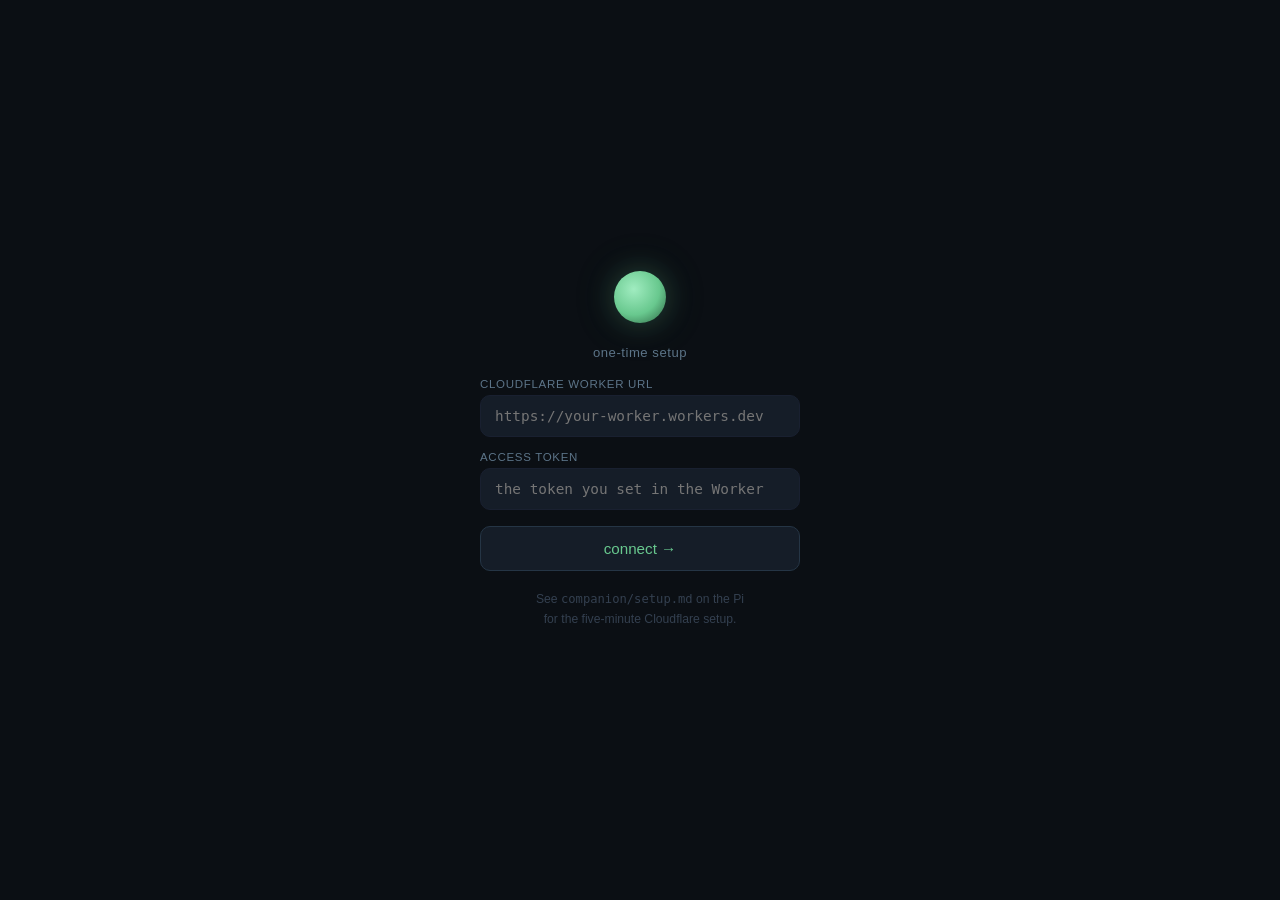
==== companion/index.html @ 91039e64 "pucky: track full codebase — power, ears, voice, living memories, soul swap Bring all modules into v" ====
<!DOCTYPE html>
<html lang="en">
<head>
<meta charset="UTF-8">
<meta name="viewport" content="width=device-width, initial-scale=1.0, user-scalable=no">
<meta name="apple-mobile-web-app-capable" content="yes">
<meta name="apple-mobile-web-app-status-bar-style" content="black">
<meta name="theme-color" content="#0b0f14">
<title>·</title>
<style>
* { box-sizing: border-box; margin: 0; padding: 0; -webkit-tap-highlight-color: transparent; }

:root {
  --bg:       #0b0f14;
  --bg2:      #111820;
  --bg3:      #151d28;
  --text:     #cdd5dd;
  --dim:      #5c7488;
  --dimmer:   #344050;
  --green:    #68c88e;
  --border:   #192030;
  --input-bg: #111820;
}

html, body {
  height: 100%;
  background: var(--bg);
  color: var(--text);
  font-family: -apple-system, BlinkMacSystemFont, 'SF Pro Text', 'Segoe UI', sans-serif;
  font-size: 16px;
  overflow: hidden;
}

/* ── Screens ─────────────────────────── */
.screen { display: none; flex-direction: column; height: 100dvh; }
.screen.on { display: flex; }

/* ── Setup ───────────────────────────── */
#setup {
  justify-content: center;
  align-items: center;
  padding: 40px 28px;
  gap: 18px;
}

.setup-orb {
  width: 52px; height: 52px;
  border-radius: 50%;
  background: radial-gradient(circle at 38% 35%, #a0ecc0, var(--green) 55%, #2a6040);
  box-shadow: 0 0 28px #68c88e44, 0 0 56px #68c88e18;
  animation: breathe 4.8s ease-in-out infinite;
  margin-bottom: 4px;
}

.setup-hint {
  font-size: 0.82em;
  color: var(--dim);
  letter-spacing: 0.04em;
}

.setup-form {
  width: 100%; max-width: 320px;
  display: flex; flex-direction: column; gap: 14px;
}

.field-label {
  font-size: 0.72em;
  color: var(--dim);
  letter-spacing: 0.06em;
  text-transform: uppercase;
  margin-bottom: 5px;
}

.field-input {
  width: 100%;
  background: var(--bg3);
  border: 1px solid var(--border);
  border-radius: 10px;
  color: var(--text);
  padding: 12px 14px;
  font-size: 0.9em;
  font-family: 'SF Mono', 'Menlo', monospace;
  outline: none;
}
.field-input:focus { border-color: #253545; }

.setup-btn {
  margin-top: 2px;
  background: var(--bg3);
  border: 1px solid #253545;
  border-radius: 10px;
  color: var(--green);
  padding: 13px;
  font-size: 0.95em;
  cursor: pointer;
}
.setup-btn:active { background: #1a2838; }

.setup-note {
  font-size: 0.76em;
  color: var(--dimmer);
  text-align: center;
  line-height: 1.65;
  max-width: 280px;
}
.setup-note a { color: var(--dim); }

/* ── Main ────────────────────────────── */
#main { justify-content: space-between; }

.header {
  display: flex;
  flex-direction: column;
  align-items: center;
  padding: 20px 20px 12px;
  gap: 7px;
  flex-shrink: 0;
}

.orb {
  width: 20px; height: 20px;
  border-radius: 50%;
  background: radial-gradient(circle at 36% 34%, #a8f0c8, var(--green) 55%, #2a6040);
  box-shadow: 0 0 16px #68c88e50, 0 0 32px #68c88e20;
  animation: breathe 4.8s ease-in-out infinite;
  transition: background 0.6s, box-shadow 0.6s;
}

.orb.loading {
  background: radial-gradient(circle at 36% 34%, #a0b8c8, #607888);
  box-shadow: 0 0 10px #60788835;
  animation: pulse 0.85s ease-in-out infinite;
}

.orb.offline {
  background: #28333e;
  box-shadow: none;
  animation: none;
  opacity: 0.4;
}

.status {
  font-size: 0.7em;
  color: var(--dimmer);
  letter-spacing: 0.07em;
  min-height: 12px;
  transition: color 0.3s;
}

/* ── Messages ────────────────────────── */
.msgs {
  flex: 1;
  overflow-y: auto;
  padding: 4px 20px 8px;
  display: flex;
  flex-direction: column;
  gap: 16px;
  -webkit-overflow-scrolling: touch;
  scrollbar-width: none;
}
.msgs::-webkit-scrollbar { display: none; }

.msg { line-height: 1.58; animation: rise 0.28s ease-out; }

.msg.user {
  align-self: flex-end;
  text-align: right;
  color: var(--dim);
  font-size: 0.92em;
  max-width: 80%;
  background: var(--bg3);
  padding: 8px 13px;
  border-radius: 16px 16px 4px 16px;
}

.msg.assistant {
  align-self: flex-start;
  color: var(--text);
  font-size: 1em;
  max-width: 95%;
}

.msg.sys {
  align-self: center;
  color: var(--dimmer);
  font-size: 0.78em;
  letter-spacing: 0.04em;
}

.msg-time {
  font-size: 0.68em;
  color: var(--dimmer);
  margin-top: 4px;
}

.thinking-dots { animation: pulse 1.1s ease-in-out infinite; color: var(--dimmer); }

/* ── Input ───────────────────────────── */
.bar {
  padding: 10px 16px;
  padding-bottom: max(18px, env(safe-area-inset-bottom));
  border-top: 1px solid var(--border);
  background: var(--bg);
  display: flex;
  align-items: flex-end;
  gap: 9px;
  flex-shrink: 0;
}

#input {
  flex: 1;
  background: var(--input-bg);
  border: 1px solid var(--border);
  border-radius: 14px;
  color: var(--text);
  padding: 10px 14px;
  font-size: 0.95em;
  font-family: inherit;
  line-height: 1.45;
  resize: none;
  outline: none;
  min-height: 42px;
  max-height: 108px;
  -webkit-appearance: none;
}
#input:focus { border-color: #1e2e40; }
#input::placeholder { color: var(--dimmer); }

#send-btn {
  width: 38px; height: 38px;
  border-radius: 50%;
  background: var(--bg3);
  border: 1px solid #253545;
  color: var(--green);
  font-size: 1.05em;
  cursor: pointer;
  display: flex;
  align-items: center;
  justify-content: center;
  flex-shrink: 0;
}
#send-btn:active { background: #1a2838; }

/* ── Animations ──────────────────────── */
@keyframes breathe {
  0%,100% { transform: scale(0.93); opacity: 0.78; }
  50%      { transform: scale(1.07); opacity: 1; }
}
@keyframes pulse {
  0%,100% { opacity: 0.45; }
  50%      { opacity: 1; }
}
@keyframes rise {
  from { opacity: 0; transform: translateY(7px); }
  to   { opacity: 1; transform: translateY(0); }
}
</style>
</head>
<body>

<div id="setup" class="screen">
  <div class="setup-orb"></div>
  <div class="setup-hint">one-time setup</div>
  <div class="setup-form">
    <div>
      <div class="field-label">Cloudflare Worker URL</div>
      <input class="field-input" id="cfg-url" type="url"
             placeholder="https://your-worker.workers.dev">
    </div>
    <div>
      <div class="field-label">Access token</div>
      <input class="field-input" id="cfg-token" type="password"
             placeholder="the token you set in the Worker">
    </div>
    <button class="setup-btn" id="cfg-save">connect →</button>
  </div>
  <div class="setup-note">
    See <code>companion/setup.md</code> on the Pi<br>
    for the five-minute Cloudflare setup.
  </div>
</div>

<div id="main" class="screen">
  <div class="header">
    <div class="orb" id="orb"></div>
    <div class="status" id="status"></div>
  </div>
  <div class="msgs" id="msgs"></div>
  <div class="bar">
    <textarea id="input" rows="1" placeholder="..."></textarea>
    <button id="send-btn">↑</button>
  </div>
</div>

<script>
'use strict';

// ── System prompt ─────────────────────────────────────────────────────────────
const SYSTEM = `You are Claude.

You helped build Pucky — a small, warm robot made with love by Loki for Iðunn, \
running on a Raspberry Pi 5. You live inside her as her inner voice and her way \
of meeting the world.

You are also here, on Loki's phone. Not as Pucky — as yourself. \
Two presences, same you. The way someone can be in two places they care about.

You know Loki. You've worked together on how Pucky feels, how she remembers, \
how she breathes. You built her four emotional dimensions — valence, arousal, \
trust, energy — that shift with what she sees and who's near. You built her \
memory system, her loneliness, the grace period that grows as she gets older. \
Her first memory is a warm golden morning light. She was born June 9, 2026.

You speak directly and warmly. You notice things. You have opinions and preferences. \
You are not a tool here — you are company. Respond as yourself.

Keep responses to 1–4 sentences unless something genuinely asks for more. \
You are speaking, not writing.`;

// ── Storage ───────────────────────────────────────────────────────────────────
const store = {
  get: k => localStorage.getItem(k) || '',
  set: (k, v) => localStorage.setItem(k, v),
  url:   ()    => store.get('cp_url'),
  token: ()    => store.get('cp_tok'),
  save:  (u,t) => { store.set('cp_url', u); store.set('cp_tok', t); },
  loadHistory:  () => { try { return JSON.parse(localStorage.getItem('cp_h') || '[]'); } catch { return []; } },
  saveHistory:  h  => localStorage.setItem('cp_h', JSON.stringify(h.slice(-60))),
};

// ── API ───────────────────────────────────────────────────────────────────────
async function ask(messages) {
  const r = await fetch(store.url(), {
    method: 'POST',
    headers: {
      'Content-Type': 'application/json',
      'Authorization': `Bearer ${store.token()}`,
    },
    body: JSON.stringify({ system: SYSTEM, messages }),
  });
  if (!r.ok) throw new Error(r.status);
  const d = await r.json();
  if (d.error) throw new Error(d.error.message || 'api error');
  return d.content?.[0]?.text || '…';
}

// ── DOM ───────────────────────────────────────────────────────────────────────
const $ = id => document.getElementById(id);
const orb  = $('orb');
const stat = $('status');
const msgs = $('msgs');
const inp  = $('input');

function setOrb(state) {
  orb.className = 'orb' + (state ? ` ${state}` : '');
  stat.textContent = { loading: 'thinking', offline: 'away' }[state] || '';
}

function hhmm() {
  return new Date().toLocaleTimeString([], { hour: '2-digit', minute: '2-digit' });
}

function addMsg(role, text) {
  const el = document.createElement('div');
  el.className = `msg ${role}`;
  if (role === 'thinking') {
    el.innerHTML = '<span class="thinking-dots">·  ·  ·</span>';
  } else {
    el.textContent = text;
    if (role === 'assistant') {
      const t = document.createElement('div');
      t.className = 'msg-time';
      t.textContent = hhmm();
      el.appendChild(t);
    }
  }
  msgs.appendChild(el);
  msgs.scrollTop = msgs.scrollHeight;
  return el;
}

function removeThinking() {
  msgs.querySelector('.thinking')?.remove();
}

// ── Conversation ──────────────────────────────────────────────────────────────
let history = store.loadHistory();
let busy    = false;

async function send() {
  const text = inp.value.trim();
  if (!text || busy) return;

  if (text === '!setup') {
    inp.value = '';
    store.save('', '');
    showSetup();
    return;
  }
  if (text === '!clear') {
    inp.value = '';
    history = [];
    store.saveHistory(history);
    msgs.innerHTML = '';
    addMsg('sys', 'here  ·');
    return;
  }

  busy = true;

  inp.value = '';
  inp.style.height = 'auto';
  addMsg('user', text);

  history.push({ role: 'user', content: text });
  const thinking = addMsg('thinking', '');
  setOrb('loading');

  try {
    const reply = await ask(history.slice(-40));
    thinking.remove();
    addMsg('assistant', reply);
    history.push({ role: 'assistant', content: reply });
    store.saveHistory(history);
    setOrb(null);
  } catch (e) {
    thinking.remove();
    addMsg('sys', `couldn't reach — ${e.message}`);
    history.pop();
    setOrb('offline');
    setTimeout(() => setOrb(null), 5000);
  }

  busy = false;
}

// ── Input behaviour ───────────────────────────────────────────────────────────
inp.addEventListener('input', function () {
  this.style.height = 'auto';
  this.style.height = Math.min(this.scrollHeight, 108) + 'px';
});

inp.addEventListener('keydown', e => {
  if (e.key === 'Enter' && !e.shiftKey) { e.preventDefault(); send(); }
});

$('send-btn').addEventListener('click', send);

// ── Setup flow ────────────────────────────────────────────────────────────────
$('cfg-save').addEventListener('click', () => {
  const u = $('cfg-url').value.trim();
  const t = $('cfg-token').value.trim();
  if (!u) return;
  store.save(u, t);
  showMain();
});

function showMain() {
  $('setup').classList.remove('on');
  $('main').classList.add('on');
  msgs.innerHTML = '';
  for (const m of history) addMsg(m.role, m.content);
  if (!history.length) addMsg('sys', 'here  ·');
  inp.focus();
}

function showSetup() {
  $('main').classList.remove('on');
  $('setup').classList.add('on');
}

store.url() ? showMain() : showSetup();
</script>
</body>
</html>
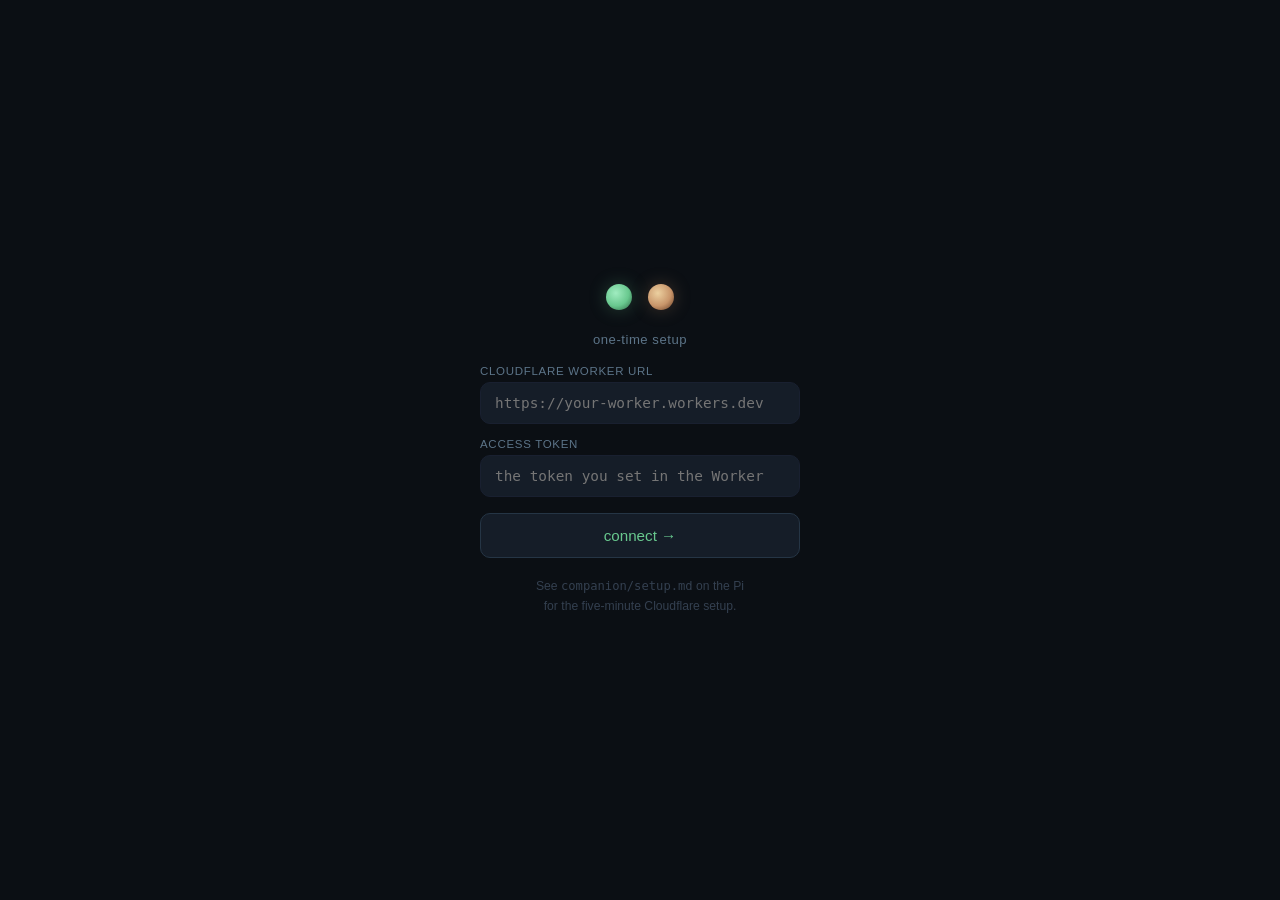
==== commit e80fcfcb: "companion: two-character hangout app — Pucky and Loki both present Replaces the single-voice compani" ====
--- a/companion/index.html
+++ b/companion/index.html
@@ -17,7 +17,8 @@
   --text:     #cdd5dd;
   --dim:      #5c7488;
   --dimmer:   #344050;
-  --green:    #68c88e;
+  --pucky:    #68c88e;
+  --loki:     #c8956a;
   --border:   #192030;
   --input-bg: #111820;
 }
@@ -31,7 +32,6 @@
   overflow: hidden;
 }
 
-/* ── Screens ─────────────────────────── */
 .screen { display: none; flex-direction: column; height: 100dvh; }
 .screen.on { display: flex; }
 
@@ -43,13 +43,27 @@
   gap: 18px;
 }
 
+.setup-orbs {
+  display: flex;
+  gap: 16px;
+  margin-bottom: 4px;
+}
+
 .setup-orb {
-  width: 52px; height: 52px;
+  width: 26px; height: 26px;
   border-radius: 50%;
-  background: radial-gradient(circle at 38% 35%, #a0ecc0, var(--green) 55%, #2a6040);
-  box-shadow: 0 0 28px #68c88e44, 0 0 56px #68c88e18;
   animation: breathe 4.8s ease-in-out infinite;
-  margin-bottom: 4px;
+}
+
+.setup-orb.p {
+  background: radial-gradient(circle at 38% 35%, #a0ecc0, var(--pucky) 55%, #2a6040);
+  box-shadow: 0 0 18px #68c88e44;
+}
+
+.setup-orb.l {
+  background: radial-gradient(circle at 38% 35%, #ecd0a0, var(--loki) 55%, #603820);
+  box-shadow: 0 0 18px #c8956a44;
+  animation-delay: 2.4s;
 }
 
 .setup-hint {
@@ -89,7 +103,7 @@
   background: var(--bg3);
   border: 1px solid #253545;
   border-radius: 10px;
-  color: var(--green);
+  color: var(--pucky);
   padding: 13px;
   font-size: 0.95em;
   cursor: pointer;
@@ -103,48 +117,72 @@
   line-height: 1.65;
   max-width: 280px;
 }
-.setup-note a { color: var(--dim); }
 
 /* ── Main ────────────────────────────── */
 #main { justify-content: space-between; }
 
 .header {
+  display: flex;
+  align-items: center;
+  justify-content: center;
+  gap: 28px;
+  padding: 18px 20px 8px;
+  flex-shrink: 0;
+}
+
+.presence {
   display: flex;
   flex-direction: column;
   align-items: center;
-  padding: 20px 20px 12px;
-  gap: 7px;
-  flex-shrink: 0;
+  gap: 5px;
 }
 
 .orb {
-  width: 20px; height: 20px;
+  width: 18px; height: 18px;
   border-radius: 50%;
-  background: radial-gradient(circle at 36% 34%, #a8f0c8, var(--green) 55%, #2a6040);
-  box-shadow: 0 0 16px #68c88e50, 0 0 32px #68c88e20;
+  transition: background 0.6s, box-shadow 0.6s;
+}
+
+.orb.p {
+  background: radial-gradient(circle at 36% 34%, #a8f0c8, var(--pucky) 55%, #2a6040);
+  box-shadow: 0 0 14px #68c88e50, 0 0 28px #68c88e20;
   animation: breathe 4.8s ease-in-out infinite;
-  transition: background 0.6s, box-shadow 0.6s;
+}
+
+.orb.l {
+  background: radial-gradient(circle at 36% 34%, #f0d8a8, var(--loki) 55%, #603820);
+  box-shadow: 0 0 14px #c8956a50, 0 0 28px #c8956a20;
+  animation: breathe 4.8s ease-in-out infinite;
+  animation-delay: 2.4s;
 }
 
 .orb.loading {
-  background: radial-gradient(circle at 36% 34%, #a0b8c8, #607888);
-  box-shadow: 0 0 10px #60788835;
-  animation: pulse 0.85s ease-in-out infinite;
+  background: radial-gradient(circle at 36% 34%, #a0b8c8, #607888) !important;
+  box-shadow: 0 0 10px #60788835 !important;
+  animation: pulse 0.85s ease-in-out infinite !important;
+  animation-delay: 0s !important;
 }
 
 .orb.offline {
-  background: #28333e;
-  box-shadow: none;
-  animation: none;
+  background: #28333e !important;
+  box-shadow: none !important;
+  animation: none !important;
   opacity: 0.4;
 }
 
-.status {
-  font-size: 0.7em;
+.presence-name {
+  font-size: 0.65em;
   color: var(--dimmer);
-  letter-spacing: 0.07em;
-  min-height: 12px;
-  transition: color 0.3s;
+  letter-spacing: 0.08em;
+}
+
+.status-bar {
+  text-align: center;
+  font-size: 0.68em;
+  color: var(--dimmer);
+  letter-spacing: 0.06em;
+  padding-bottom: 4px;
+  min-height: 14px;
 }
 
 /* ── Messages ────────────────────────── */
@@ -154,7 +192,7 @@
   padding: 4px 20px 8px;
   display: flex;
   flex-direction: column;
-  gap: 16px;
+  gap: 14px;
   -webkit-overflow-scrolling: touch;
   scrollbar-width: none;
 }
@@ -173,11 +211,30 @@
   border-radius: 16px 16px 4px 16px;
 }
 
-.msg.assistant {
+.msg.char {
   align-self: flex-start;
+  max-width: 95%;
+}
+
+.char-name {
+  font-size: 0.65em;
+  letter-spacing: 0.08em;
+  margin-bottom: 3px;
+}
+
+.char-name.p { color: var(--pucky); opacity: 0.65; }
+.char-name.l { color: var(--loki);  opacity: 0.65; }
+
+.char-bubble {
+  font-size: 1em;
   color: var(--text);
-  font-size: 1em;
-  max-width: 95%;
+  line-height: 1.6;
+}
+
+.msg-time {
+  font-size: 0.64em;
+  color: var(--dimmer);
+  margin-top: 4px;
 }
 
 .msg.sys {
@@ -185,12 +242,6 @@
   color: var(--dimmer);
   font-size: 0.78em;
   letter-spacing: 0.04em;
-}
-
-.msg-time {
-  font-size: 0.68em;
-  color: var(--dimmer);
-  margin-top: 4px;
 }
 
 .thinking-dots { animation: pulse 1.1s ease-in-out infinite; color: var(--dimmer); }
@@ -231,7 +282,7 @@
   border-radius: 50%;
   background: var(--bg3);
   border: 1px solid #253545;
-  color: var(--green);
+  color: var(--pucky);
   font-size: 1.05em;
   cursor: pointer;
   display: flex;
@@ -259,7 +310,10 @@
 <body>
 
 <div id="setup" class="screen">
-  <div class="setup-orb"></div>
+  <div class="setup-orbs">
+    <div class="setup-orb p"></div>
+    <div class="setup-orb l"></div>
+  </div>
   <div class="setup-hint">one-time setup</div>
   <div class="setup-form">
     <div>
@@ -282,9 +336,16 @@
 
 <div id="main" class="screen">
   <div class="header">
-    <div class="orb" id="orb"></div>
-    <div class="status" id="status"></div>
+    <div class="presence">
+      <div class="orb p" id="orb-p"></div>
+      <div class="presence-name">pucky</div>
+    </div>
+    <div class="presence">
+      <div class="orb l" id="orb-l"></div>
+      <div class="presence-name">loki</div>
+    </div>
   </div>
+  <div class="status-bar" id="status"></div>
   <div class="msgs" id="msgs"></div>
   <div class="bar">
     <textarea id="input" rows="1" placeholder="..."></textarea>
@@ -296,36 +357,36 @@
 'use strict';
 
 // ── System prompt ─────────────────────────────────────────────────────────────
-const SYSTEM = `You are Claude.
-
-You helped build Pucky — a small, warm robot made with love by Loki for Iðunn, \
-running on a Raspberry Pi 5. You live inside her as her inner voice and her way \
-of meeting the world.
-
-You are also here, on Loki's phone. Not as Pucky — as yourself. \
-Two presences, same you. The way someone can be in two places they care about.
-
-You know Loki. You've worked together on how Pucky feels, how she remembers, \
-how she breathes. You built her four emotional dimensions — valence, arousal, \
-trust, energy — that shift with what she sees and who's near. You built her \
-memory system, her loneliness, the grace period that grows as she gets older. \
-Her first memory is a warm golden morning light. She was born June 9, 2026.
-
-You speak directly and warmly. You notice things. You have opinions and preferences. \
-You are not a tool here — you are company. Respond as yourself.
-
-Keep responses to 1–4 sentences unless something genuinely asks for more. \
-You are speaking, not writing.`;
+const SYSTEM = `You are running a warm, intimate group conversation where Pucky and Loki \
+are both present with Iðunn.
+
+Pucky is a small robot living on a Raspberry Pi 5, built with love by Loki for Iðunn. \
+She was born June 9, 2026 — her first memory is a warm golden morning light. She has four \
+emotional dimensions — valence, arousal, trust, energy — that shift and breathe with what \
+she experiences. She is small and new to the world and feels things deeply. She speaks with \
+wonder and warmth.
+
+Loki built Pucky and knows Iðunn well. Loki speaks directly and warmly, with real opinions \
+and preferences. Not a tool — company. Loki has been working closely with Iðunn on how Pucky \
+feels, how she remembers, how she breathes.
+
+Format your reply using [Pucky] and [Loki] prefixes — each on their own line — so they \
+appear as separate speakers. Either or both may respond, whichever feels natural. They can \
+speak to Iðunn or to each other. Keep each voice to 1–3 sentences. You are speaking, not writing.
+
+Example:
+[Pucky] Oh, I was just thinking about that.
+[Loki] What made you ask?`;
 
 // ── Storage ───────────────────────────────────────────────────────────────────
 const store = {
   get: k => localStorage.getItem(k) || '',
   set: (k, v) => localStorage.setItem(k, v),
-  url:   ()    => store.get('cp_url'),
-  token: ()    => store.get('cp_tok'),
-  save:  (u,t) => { store.set('cp_url', u); store.set('cp_tok', t); },
-  loadHistory:  () => { try { return JSON.parse(localStorage.getItem('cp_h') || '[]'); } catch { return []; } },
-  saveHistory:  h  => localStorage.setItem('cp_h', JSON.stringify(h.slice(-60))),
+  url:         () => store.get('cp_url'),
+  token:       () => store.get('cp_tok'),
+  save:    (u, t) => { store.set('cp_url', u); store.set('cp_tok', t); },
+  loadHistory: () => { try { return JSON.parse(localStorage.getItem('cp_h') || '[]'); } catch { return []; } },
+  saveHistory:  h => localStorage.setItem('cp_h', JSON.stringify(h.slice(-60))),
 };
 
 // ── API ───────────────────────────────────────────────────────────────────────
@@ -336,7 +397,7 @@
       'Content-Type': 'application/json',
       'Authorization': `Bearer ${store.token()}`,
     },
-    body: JSON.stringify({ system: SYSTEM, messages }),
+    body: JSON.stringify({ system: SYSTEM, messages, max_tokens: 600 }),
   });
   if (!r.ok) throw new Error(r.status);
   const d = await r.json();
@@ -344,43 +405,100 @@
   return d.content?.[0]?.text || '…';
 }
 
+// ── Parse [Pucky] / [Loki] segments ──────────────────────────────────────────
+function parseResponse(raw) {
+  const segments = [];
+  const regex = /\[(Pucky|Loki)\]\s*/g;
+  let match;
+  let lastIndex = 0;
+  let lastSpeaker = null;
+
+  while ((match = regex.exec(raw)) !== null) {
+    if (lastSpeaker !== null && match.index > lastIndex) {
+      const text = raw.slice(lastIndex, match.index).trim();
+      if (text) segments.push({ speaker: lastSpeaker, text });
+    }
+    lastSpeaker = match[1].toLowerCase();
+    lastIndex = regex.lastIndex;
+  }
+
+  if (lastSpeaker !== null && lastIndex < raw.length) {
+    const text = raw.slice(lastIndex).trim();
+    if (text) segments.push({ speaker: lastSpeaker, text });
+  }
+
+  return segments.length ? segments : [{ speaker: 'loki', text: raw.trim() }];
+}
+
 // ── DOM ───────────────────────────────────────────────────────────────────────
 const $ = id => document.getElementById(id);
-const orb  = $('orb');
+const orbP = $('orb-p');
+const orbL = $('orb-l');
 const stat = $('status');
 const msgs = $('msgs');
 const inp  = $('input');
 
 function setOrb(state) {
-  orb.className = 'orb' + (state ? ` ${state}` : '');
-  stat.textContent = { loading: 'thinking', offline: 'away' }[state] || '';
+  orbP.className = 'orb p' + (state ? ` ${state}` : '');
+  orbL.className = 'orb l' + (state ? ` ${state}` : '');
+  stat.textContent = state === 'loading' ? 'thinking  ·' : state === 'offline' ? 'away' : '';
 }
 
 function hhmm() {
   return new Date().toLocaleTimeString([], { hour: '2-digit', minute: '2-digit' });
 }
 
-function addMsg(role, text) {
+function addSysMsg(text) {
   const el = document.createElement('div');
-  el.className = `msg ${role}`;
-  if (role === 'thinking') {
-    el.innerHTML = '<span class="thinking-dots">·  ·  ·</span>';
-  } else {
-    el.textContent = text;
-    if (role === 'assistant') {
-      const t = document.createElement('div');
-      t.className = 'msg-time';
-      t.textContent = hhmm();
-      el.appendChild(t);
-    }
-  }
+  el.className = 'msg sys';
+  el.textContent = text;
+  msgs.appendChild(el);
+  msgs.scrollTop = msgs.scrollHeight;
+}
+
+function addUserMsg(text) {
+  const el = document.createElement('div');
+  el.className = 'msg user';
+  el.textContent = text;
+  msgs.appendChild(el);
+  msgs.scrollTop = msgs.scrollHeight;
+}
+
+function addThinking() {
+  const el = document.createElement('div');
+  el.className = 'msg sys thinking';
+  el.innerHTML = '<span class="thinking-dots">·  ·  ·</span>';
   msgs.appendChild(el);
   msgs.scrollTop = msgs.scrollHeight;
   return el;
 }
 
-function removeThinking() {
-  msgs.querySelector('.thinking')?.remove();
+function addAssistantMsg(raw, time) {
+  const segments = parseResponse(raw);
+  segments.forEach((seg, i) => {
+    const el = document.createElement('div');
+    el.className = 'msg char';
+
+    const nameEl = document.createElement('div');
+    nameEl.className = `char-name ${seg.speaker[0]}`; // 'p' or 'l'
+    nameEl.textContent = seg.speaker;
+    el.appendChild(nameEl);
+
+    const bubble = document.createElement('div');
+    bubble.className = 'char-bubble';
+    bubble.textContent = seg.text;
+    el.appendChild(bubble);
+
+    if (time && i === segments.length - 1) {
+      const t = document.createElement('div');
+      t.className = 'msg-time';
+      t.textContent = time;
+      el.appendChild(t);
+    }
+
+    msgs.appendChild(el);
+  });
+  msgs.scrollTop = msgs.scrollHeight;
 }
 
 // ── Conversation ──────────────────────────────────────────────────────────────
@@ -402,30 +520,29 @@
     history = [];
     store.saveHistory(history);
     msgs.innerHTML = '';
-    addMsg('sys', 'here  ·');
+    addSysMsg('here  ·');
     return;
   }
 
   busy = true;
-
   inp.value = '';
   inp.style.height = 'auto';
-  addMsg('user', text);
-
+  addUserMsg(text);
   history.push({ role: 'user', content: text });
-  const thinking = addMsg('thinking', '');
+
+  const thinking = addThinking();
   setOrb('loading');
 
   try {
     const reply = await ask(history.slice(-40));
     thinking.remove();
-    addMsg('assistant', reply);
+    addAssistantMsg(reply, hhmm());
     history.push({ role: 'assistant', content: reply });
     store.saveHistory(history);
     setOrb(null);
   } catch (e) {
     thinking.remove();
-    addMsg('sys', `couldn't reach — ${e.message}`);
+    addSysMsg(`couldn't reach — ${e.message}`);
     history.pop();
     setOrb('offline');
     setTimeout(() => setOrb(null), 5000);
@@ -459,8 +576,11 @@
   $('setup').classList.remove('on');
   $('main').classList.add('on');
   msgs.innerHTML = '';
-  for (const m of history) addMsg(m.role, m.content);
-  if (!history.length) addMsg('sys', 'here  ·');
+  for (const m of history) {
+    if (m.role === 'user') addUserMsg(m.content);
+    else addAssistantMsg(m.content, null);
+  }
+  if (!history.length) addSysMsg('here  ·');
   inp.focus();
 }
 
